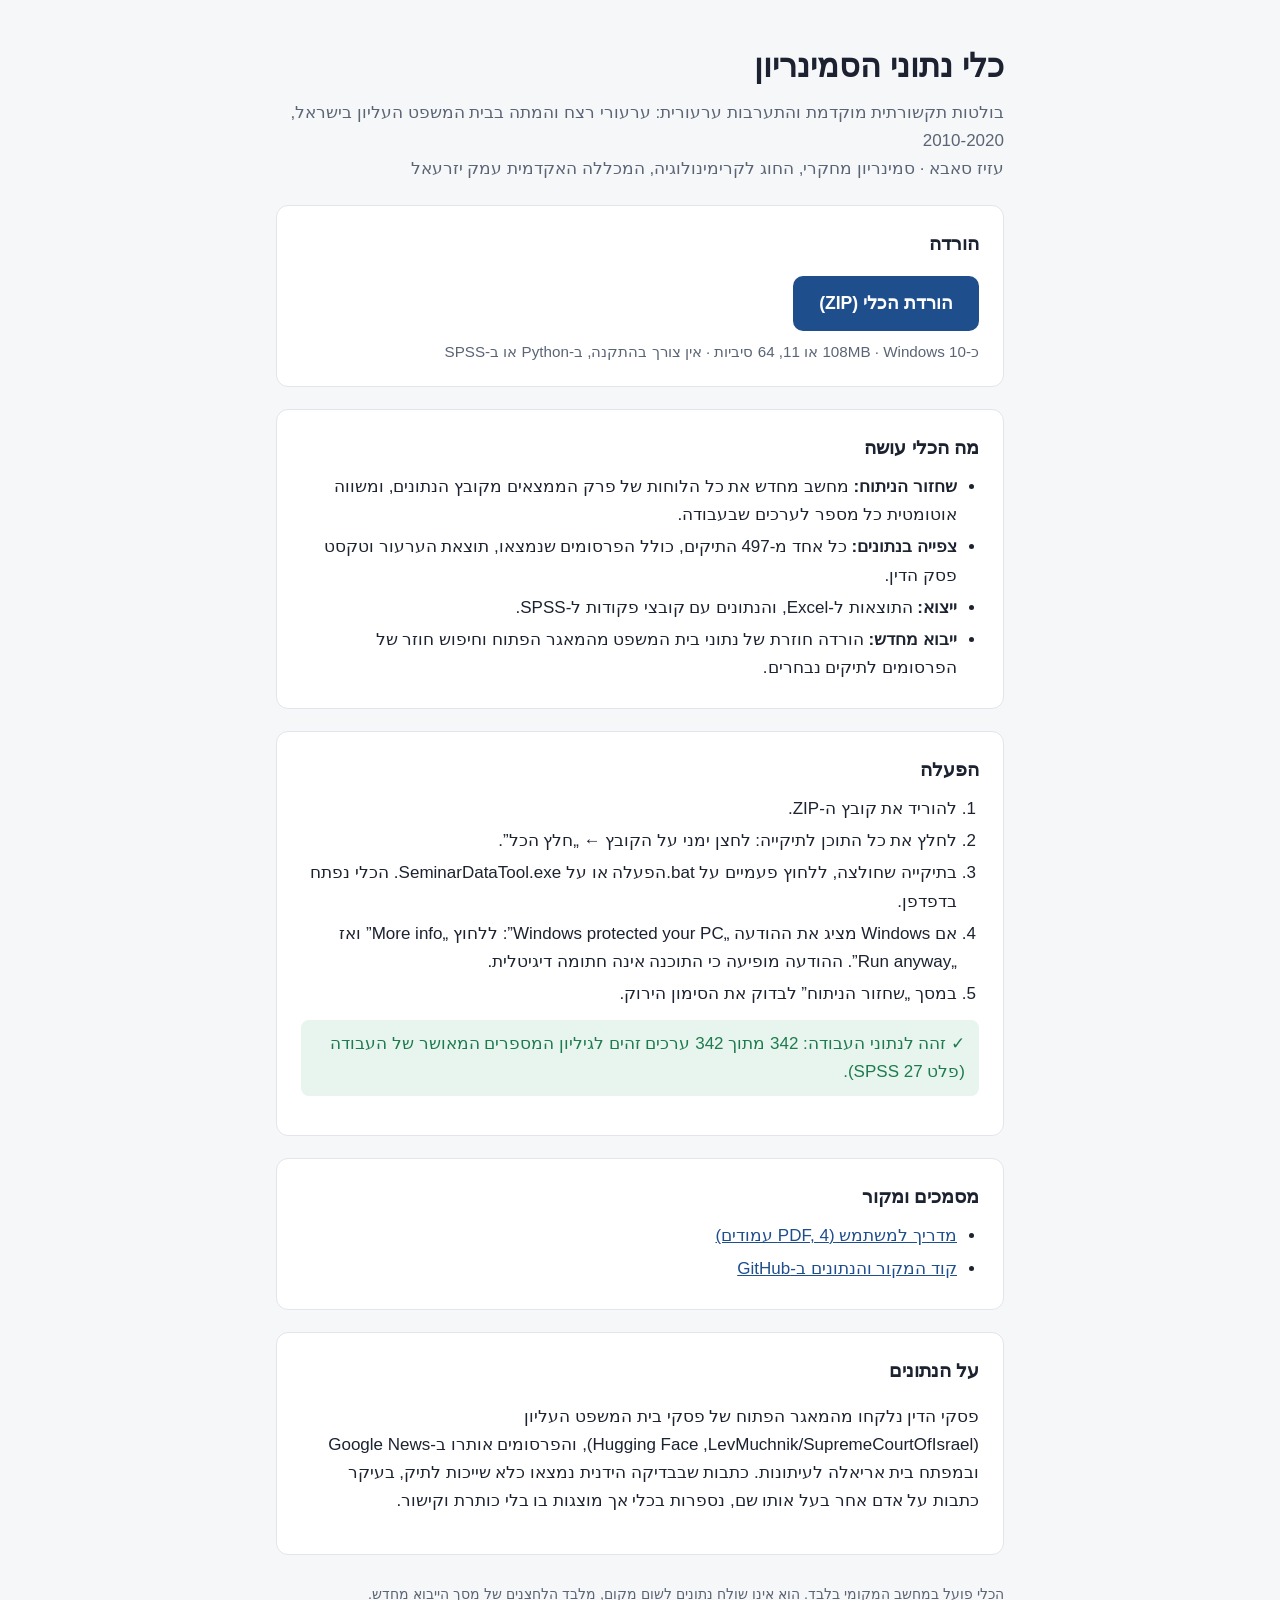
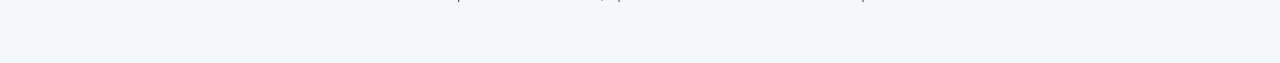
==== docs/index.html @ 556a0650 "Seminar data tool: source, data and download page Co-Authored-By: Claude Opus 5.5 <noreply@anthropic" ====
<!doctype html>
<html lang="he" dir="rtl">
<head>
<meta charset="utf-8">
<meta name="viewport" content="width=device-width, initial-scale=1">
<title>כלי נתוני הסמינריון</title>
<meta name="description" content="הורדת כלי התוכנה לשחזור הניתוח של הסמינריון: בולטות תקשורתית מוקדמת והתערבות ערעורית בערעורי רצח והמתה, 2010-2020.">
<style>
  :root {
    --bg: #f6f7f9; --surface: #ffffff; --ink: #1c2230; --muted: #5b6475; --line: #e2e5eb;
    --accent: #1f4e8c; --accent-ink: #ffffff; --ok: #1e7a4f; --ok-bg: #e8f5ee;
  }
  @media (prefers-color-scheme: dark) {
    :root {
      --bg: #11151c; --surface: #1a202b; --ink: #e8ebf1; --muted: #a3acbd; --line: #2c3444;
      --accent: #6ea2e8; --accent-ink: #0d1420; --ok: #7fd3a8; --ok-bg: #173226;
    }
  }
  * { box-sizing: border-box; }
  body {
    margin: 0; background: var(--bg); color: var(--ink);
    font-family: "Segoe UI", Arial, "Noto Sans Hebrew", sans-serif; font-size: 17px; line-height: 1.65;
  }
  main { max-width: 760px; margin: 0 auto; padding: 40px 16px 56px; }
  header h1 { font-size: 2rem; margin: 0 0 6px; }
  header p { margin: 0; color: var(--muted); }
  .card {
    background: var(--surface); border: 1px solid var(--line); border-radius: 12px;
    padding: 22px 24px; margin-top: 22px;
  }
  h2 { font-size: 1.2rem; margin: 0 0 10px; }
  .download {
    display: inline-block; background: var(--accent); color: var(--accent-ink); text-decoration: none;
    font-weight: 600; font-size: 1.1rem; padding: 13px 26px; border-radius: 10px; margin: 6px 0 8px;
  }
  .download:hover, .download:focus-visible { filter: brightness(1.08); }
  .meta { color: var(--muted); font-size: 0.95rem; margin: 0; }
  ol, ul { margin: 0; padding-inline-start: 22px; }
  li { margin: 4px 0; }
  .ok { background: var(--ok-bg); color: var(--ok); border-radius: 8px; padding: 10px 14px; margin-top: 12px; }
  a { color: var(--accent); }
  code, .ltr { direction: ltr; unicode-bidi: isolate; }
  footer { color: var(--muted); font-size: 0.9rem; margin-top: 28px; }
</style>
</head>
<body>
<main>
  <header>
    <h1>כלי נתוני הסמינריון</h1>
    <p>בולטות תקשורתית מוקדמת והתערבות ערעורית: ערעורי רצח והמתה בבית המשפט העליון בישראל, 2010-2020</p>
    <p>עזיז סאבא · סמינריון מחקרי, החוג לקרימינולוגיה, המכללה האקדמית עמק יזרעאל</p>
  </header>

  <section class="card">
    <h2>הורדה</h2>
    <a class="download" href="https://github.com/sabaaziz991-hash/seminar-data-tool/releases/latest/download/SeminarDataTool.zip">הורדת הכלי (ZIP)</a>
    <p class="meta">כ-108MB · Windows 10 או 11, ‏64 סיביות · אין צורך בהתקנה, ב-Python או ב-SPSS</p>
  </section>

  <section class="card">
    <h2>מה הכלי עושה</h2>
    <ul>
      <li><strong>שחזור הניתוח:</strong> מחשב מחדש את כל הלוחות של פרק הממצאים מקובץ הנתונים, ומשווה אוטומטית כל מספר לערכים שבעבודה.</li>
      <li><strong>צפייה בנתונים:</strong> כל אחד מ-497 התיקים, כולל הפרסומים שנמצאו, תוצאת הערעור וטקסט פסק הדין.</li>
      <li><strong>ייצוא:</strong> התוצאות ל-Excel, והנתונים עם קובצי פקודות ל-SPSS.</li>
      <li><strong>ייבוא מחדש:</strong> הורדה חוזרת של נתוני בית המשפט מהמאגר הפתוח וחיפוש חוזר של הפרסומים לתיקים נבחרים.</li>
    </ul>
  </section>

  <section class="card">
    <h2>הפעלה</h2>
    <ol>
      <li>להוריד את קובץ ה-ZIP.</li>
      <li>לחלץ את כל התוכן לתיקייה: לחצן ימני על הקובץ ← „חלץ הכל”.</li>
      <li>בתיקייה שחולצה, ללחוץ פעמיים על <span class="ltr">הפעלה.bat</span> או על <span class="ltr">SeminarDataTool.exe</span>. הכלי נפתח בדפדפן.</li>
      <li>אם Windows מציג את ההודעה „Windows protected your PC”: ללחוץ „More info” ואז „Run anyway”. ההודעה מופיעה כי התוכנה אינה חתומה דיגיטלית.</li>
      <li>במסך „שחזור הניתוח” לבדוק את הסימון הירוק.</li>
    </ol>
    <p class="ok">✓ זהה לנתוני העבודה: 342 מתוך 342 ערכים זהים לגיליון המספרים המאושר של העבודה (פלט SPSS 27).</p>
  </section>

  <section class="card">
    <h2>מסמכים ומקור</h2>
    <ul>
      <li><a href="user-guide.pdf">מדריך למשתמש (PDF, 4 עמודים)</a></li>
      <li><a href="https://github.com/sabaaziz991-hash/seminar-data-tool">קוד המקור והנתונים ב-GitHub</a></li>
    </ul>
  </section>

  <section class="card">
    <h2>על הנתונים</h2>
    <p>
      פסקי הדין נלקחו מהמאגר הפתוח של פסקי בית המשפט העליון
      (<span class="ltr">LevMuchnik/SupremeCourtOfIsrael</span>, Hugging Face), והפרסומים אותרו ב-Google News ובמפתח בית אריאלה לעיתונות.
      כתבות שבבדיקה הידנית נמצאו כלא שייכות לתיק, בעיקר כתבות על אדם אחר בעל אותו שם, נספרות בכלי אך מוצגות בו בלי כותרת וקישור.
    </p>
  </section>

  <footer>הכלי פועל במחשב המקומי בלבד. הוא אינו שולח נתונים לשום מקום, מלבד הלחצנים של מסך הייבוא מחדש.</footer>
</main>
</body>
</html>
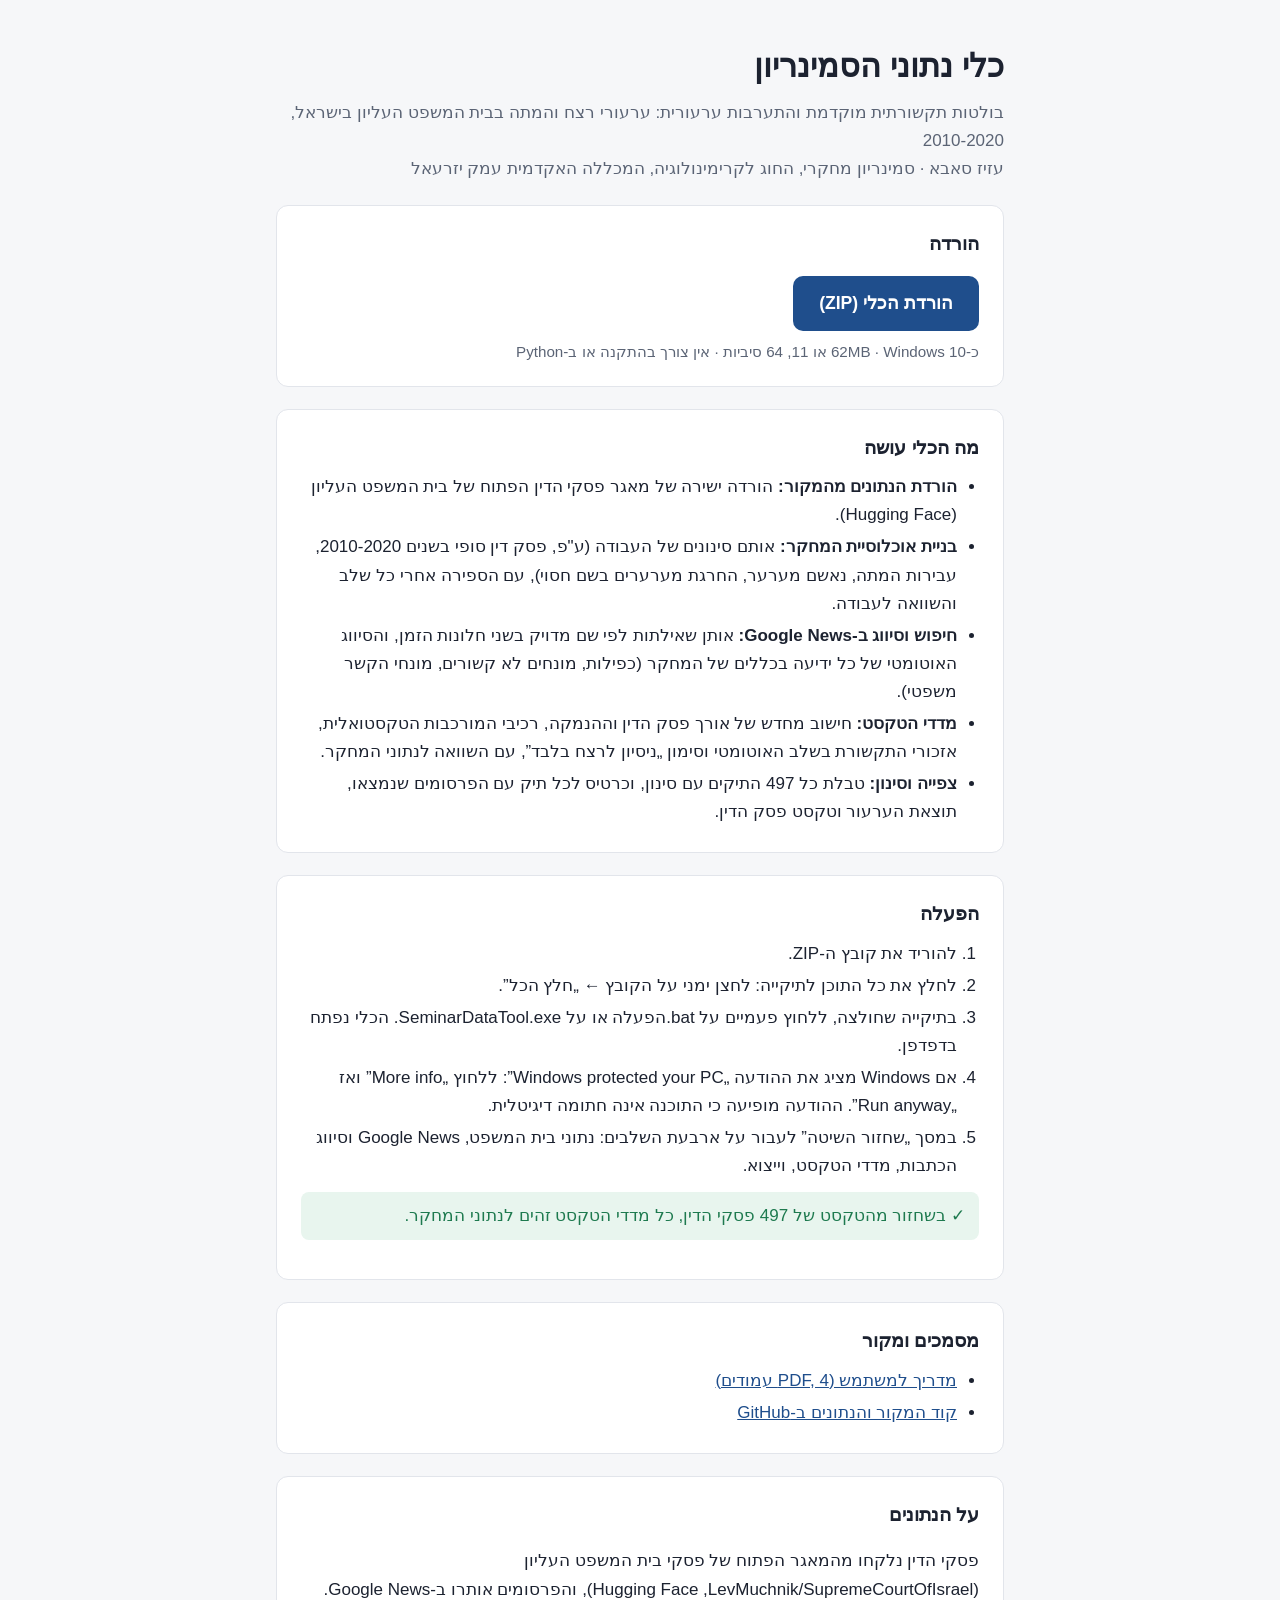
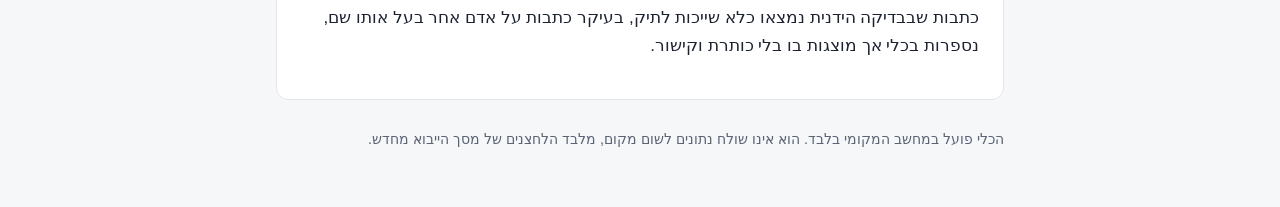
==== commit c8b632c2: "Version 2: replicate the data-collection method only Remove the statistical screens (analysis replic" ====
--- a/docs/index.html
+++ b/docs/index.html
@@ -4,7 +4,7 @@
 <meta charset="utf-8">
 <meta name="viewport" content="width=device-width, initial-scale=1">
 <title>כלי נתוני הסמינריון</title>
-<meta name="description" content="הורדת כלי התוכנה לשחזור הניתוח של הסמינריון: בולטות תקשורתית מוקדמת והתערבות ערעורית בערעורי רצח והמתה, 2010-2020.">
+<meta name="description" content="הורדת כלי התוכנה לשחזור שיטת איסוף הנתונים של הסמינריון: בולטות תקשורתית מוקדמת והתערבות ערעורית בערעורי רצח והמתה, 2010-2020.">
 <style>
   :root {
     --bg: #f6f7f9; --surface: #ffffff; --ink: #1c2230; --muted: #5b6475; --line: #e2e5eb;
@@ -53,17 +53,18 @@
 
   <section class="card">
     <h2>הורדה</h2>
-    <a class="download" href="https://github.com/sabaaziz991-hash/seminar-data-tool/releases/latest/download/SeminarDataTool.zip">הורדת הכלי (ZIP)</a>
-    <p class="meta">כ-108MB · Windows 10 או 11, ‏64 סיביות · אין צורך בהתקנה, ב-Python או ב-SPSS</p>
+    <a class="download" href="SeminarDataTool.zip">הורדת הכלי (ZIP)</a>
+    <p class="meta">כ-62MB · Windows 10 או 11, ‏64 סיביות · אין צורך בהתקנה או ב-Python</p>
   </section>
 
   <section class="card">
     <h2>מה הכלי עושה</h2>
     <ul>
-      <li><strong>שחזור הניתוח:</strong> מחשב מחדש את כל הלוחות של פרק הממצאים מקובץ הנתונים, ומשווה אוטומטית כל מספר לערכים שבעבודה.</li>
-      <li><strong>צפייה בנתונים:</strong> כל אחד מ-497 התיקים, כולל הפרסומים שנמצאו, תוצאת הערעור וטקסט פסק הדין.</li>
-      <li><strong>ייצוא:</strong> התוצאות ל-Excel, והנתונים עם קובצי פקודות ל-SPSS.</li>
-      <li><strong>ייבוא מחדש:</strong> הורדה חוזרת של נתוני בית המשפט מהמאגר הפתוח וחיפוש חוזר של הפרסומים לתיקים נבחרים.</li>
+      <li><strong>הורדת הנתונים מהמקור:</strong> הורדה ישירה של מאגר פסקי הדין הפתוח של בית המשפט העליון (Hugging Face).</li>
+      <li><strong>בניית אוכלוסיית המחקר:</strong> אותם סינונים של העבודה (ע"פ, פסק דין סופי בשנים 2010-2020, עבירות המתה, נאשם מערער, החרגת מערערים בשם חסוי), עם הספירה אחרי כל שלב והשוואה לעבודה.</li>
+      <li><strong>חיפוש וסיווג ב-Google News:</strong> אותן שאילתות לפי שם מדויק בשני חלונות הזמן, והסיווג האוטומטי של כל ידיעה בכללים של המחקר (כפילות, מונחים לא קשורים, מונחי הקשר משפטי).</li>
+      <li><strong>מדדי הטקסט:</strong> חישוב מחדש של אורך פסק הדין וההנמקה, רכיבי המורכבות הטקסטואלית, אזכורי התקשורת בשלב האוטומטי וסימון „ניסיון לרצח בלבד”, עם השוואה לנתוני המחקר.</li>
+      <li><strong>צפייה וסינון:</strong> טבלת כל 497 התיקים עם סינון, וכרטיס לכל תיק עם הפרסומים שנמצאו, תוצאת הערעור וטקסט פסק הדין.</li>
     </ul>
   </section>
 
@@ -74,9 +75,9 @@
       <li>לחלץ את כל התוכן לתיקייה: לחצן ימני על הקובץ ← „חלץ הכל”.</li>
       <li>בתיקייה שחולצה, ללחוץ פעמיים על <span class="ltr">הפעלה.bat</span> או על <span class="ltr">SeminarDataTool.exe</span>. הכלי נפתח בדפדפן.</li>
       <li>אם Windows מציג את ההודעה „Windows protected your PC”: ללחוץ „More info” ואז „Run anyway”. ההודעה מופיעה כי התוכנה אינה חתומה דיגיטלית.</li>
-      <li>במסך „שחזור הניתוח” לבדוק את הסימון הירוק.</li>
+      <li>במסך „שחזור השיטה” לעבור על ארבעת השלבים: נתוני בית המשפט, Google News וסיווג הכתבות, מדדי הטקסט, וייצוא.</li>
     </ol>
-    <p class="ok">✓ זהה לנתוני העבודה: 342 מתוך 342 ערכים זהים לגיליון המספרים המאושר של העבודה (פלט SPSS 27).</p>
+    <p class="ok">✓ בשחזור מהטקסט של 497 פסקי הדין, כל מדדי הטקסט זהים לנתוני המחקר.</p>
   </section>
 
   <section class="card">
@@ -91,7 +92,7 @@
     <h2>על הנתונים</h2>
     <p>
       פסקי הדין נלקחו מהמאגר הפתוח של פסקי בית המשפט העליון
-      (<span class="ltr">LevMuchnik/SupremeCourtOfIsrael</span>, Hugging Face), והפרסומים אותרו ב-Google News ובמפתח בית אריאלה לעיתונות.
+      (<span class="ltr">LevMuchnik/SupremeCourtOfIsrael</span>, Hugging Face), והפרסומים אותרו ב-Google News.
       כתבות שבבדיקה הידנית נמצאו כלא שייכות לתיק, בעיקר כתבות על אדם אחר בעל אותו שם, נספרות בכלי אך מוצגות בו בלי כותרת וקישור.
     </p>
   </section>
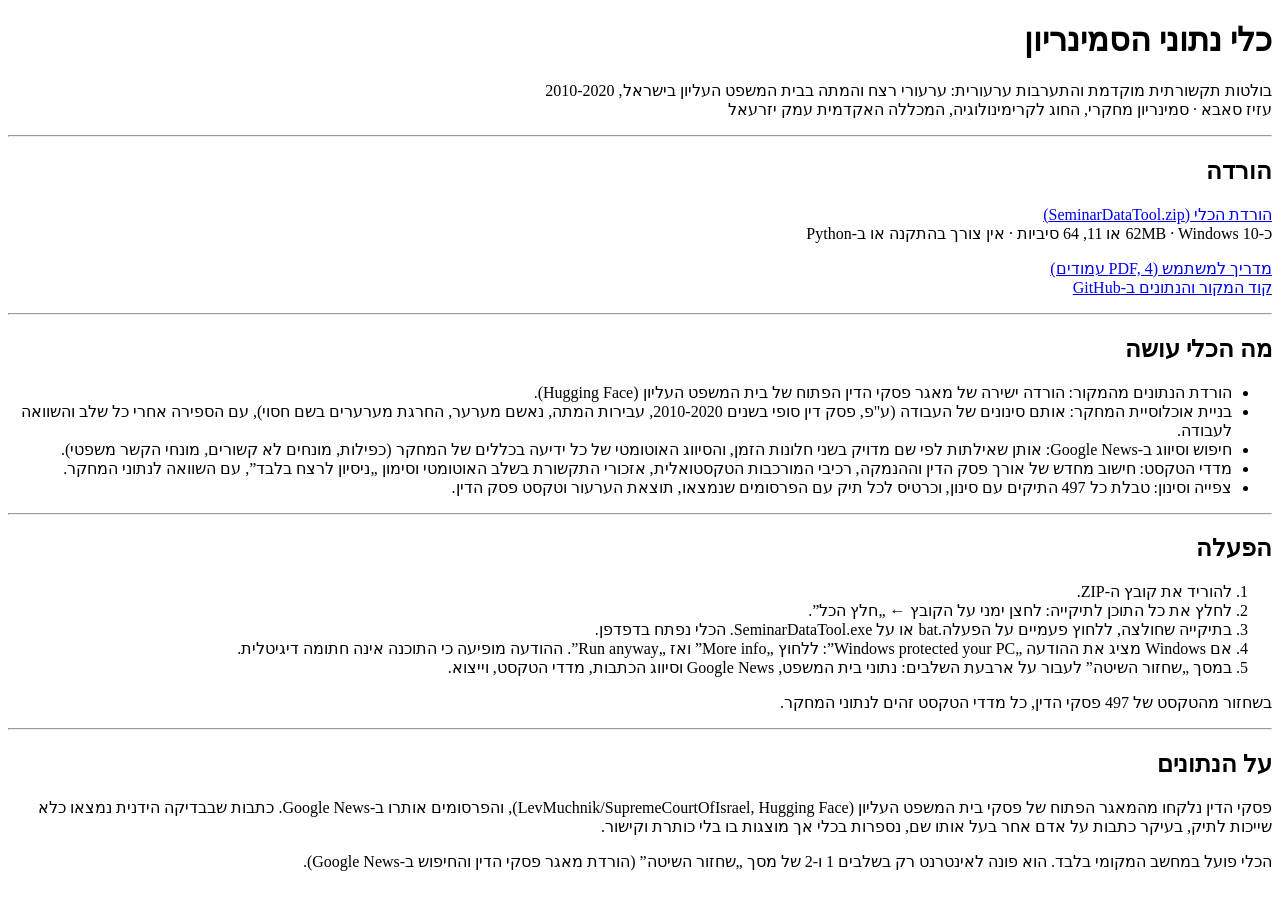
==== commit f5229972: "Download page: plain text and links only Co-Authored-By: Claude Opus 5.5 <noreply@anthropic.com>" ====
--- a/docs/index.html
+++ b/docs/index.html
@@ -4,100 +4,58 @@
 <meta charset="utf-8">
 <meta name="viewport" content="width=device-width, initial-scale=1">
 <title>כלי נתוני הסמינריון</title>
-<meta name="description" content="הורדת כלי התוכנה לשחזור שיטת איסוף הנתונים של הסמינריון: בולטות תקשורתית מוקדמת והתערבות ערעורית בערעורי רצח והמתה, 2010-2020.">
-<style>
-  :root {
-    --bg: #f6f7f9; --surface: #ffffff; --ink: #1c2230; --muted: #5b6475; --line: #e2e5eb;
-    --accent: #1f4e8c; --accent-ink: #ffffff; --ok: #1e7a4f; --ok-bg: #e8f5ee;
-  }
-  @media (prefers-color-scheme: dark) {
-    :root {
-      --bg: #11151c; --surface: #1a202b; --ink: #e8ebf1; --muted: #a3acbd; --line: #2c3444;
-      --accent: #6ea2e8; --accent-ink: #0d1420; --ok: #7fd3a8; --ok-bg: #173226;
-    }
-  }
-  * { box-sizing: border-box; }
-  body {
-    margin: 0; background: var(--bg); color: var(--ink);
-    font-family: "Segoe UI", Arial, "Noto Sans Hebrew", sans-serif; font-size: 17px; line-height: 1.65;
-  }
-  main { max-width: 760px; margin: 0 auto; padding: 40px 16px 56px; }
-  header h1 { font-size: 2rem; margin: 0 0 6px; }
-  header p { margin: 0; color: var(--muted); }
-  .card {
-    background: var(--surface); border: 1px solid var(--line); border-radius: 12px;
-    padding: 22px 24px; margin-top: 22px;
-  }
-  h2 { font-size: 1.2rem; margin: 0 0 10px; }
-  .download {
-    display: inline-block; background: var(--accent); color: var(--accent-ink); text-decoration: none;
-    font-weight: 600; font-size: 1.1rem; padding: 13px 26px; border-radius: 10px; margin: 6px 0 8px;
-  }
-  .download:hover, .download:focus-visible { filter: brightness(1.08); }
-  .meta { color: var(--muted); font-size: 0.95rem; margin: 0; }
-  ol, ul { margin: 0; padding-inline-start: 22px; }
-  li { margin: 4px 0; }
-  .ok { background: var(--ok-bg); color: var(--ok); border-radius: 8px; padding: 10px 14px; margin-top: 12px; }
-  a { color: var(--accent); }
-  code, .ltr { direction: ltr; unicode-bidi: isolate; }
-  footer { color: var(--muted); font-size: 0.9rem; margin-top: 28px; }
-</style>
 </head>
 <body>
-<main>
-  <header>
-    <h1>כלי נתוני הסמינריון</h1>
-    <p>בולטות תקשורתית מוקדמת והתערבות ערעורית: ערעורי רצח והמתה בבית המשפט העליון בישראל, 2010-2020</p>
-    <p>עזיז סאבא · סמינריון מחקרי, החוג לקרימינולוגיה, המכללה האקדמית עמק יזרעאל</p>
-  </header>
 
-  <section class="card">
-    <h2>הורדה</h2>
-    <a class="download" href="SeminarDataTool.zip">הורדת הכלי (ZIP)</a>
-    <p class="meta">כ-62MB · Windows 10 או 11, ‏64 סיביות · אין צורך בהתקנה או ב-Python</p>
-  </section>
+<h1>כלי נתוני הסמינריון</h1>
 
-  <section class="card">
-    <h2>מה הכלי עושה</h2>
-    <ul>
-      <li><strong>הורדת הנתונים מהמקור:</strong> הורדה ישירה של מאגר פסקי הדין הפתוח של בית המשפט העליון (Hugging Face).</li>
-      <li><strong>בניית אוכלוסיית המחקר:</strong> אותם סינונים של העבודה (ע"פ, פסק דין סופי בשנים 2010-2020, עבירות המתה, נאשם מערער, החרגת מערערים בשם חסוי), עם הספירה אחרי כל שלב והשוואה לעבודה.</li>
-      <li><strong>חיפוש וסיווג ב-Google News:</strong> אותן שאילתות לפי שם מדויק בשני חלונות הזמן, והסיווג האוטומטי של כל ידיעה בכללים של המחקר (כפילות, מונחים לא קשורים, מונחי הקשר משפטי).</li>
-      <li><strong>מדדי הטקסט:</strong> חישוב מחדש של אורך פסק הדין וההנמקה, רכיבי המורכבות הטקסטואלית, אזכורי התקשורת בשלב האוטומטי וסימון „ניסיון לרצח בלבד”, עם השוואה לנתוני המחקר.</li>
-      <li><strong>צפייה וסינון:</strong> טבלת כל 497 התיקים עם סינון, וכרטיס לכל תיק עם הפרסומים שנמצאו, תוצאת הערעור וטקסט פסק הדין.</li>
-    </ul>
-  </section>
+<p>בולטות תקשורתית מוקדמת והתערבות ערעורית: ערעורי רצח והמתה בבית המשפט העליון בישראל, 2010-2020<br>
+עזיז סאבא · סמינריון מחקרי, החוג לקרימינולוגיה, המכללה האקדמית עמק יזרעאל</p>
 
-  <section class="card">
-    <h2>הפעלה</h2>
-    <ol>
-      <li>להוריד את קובץ ה-ZIP.</li>
-      <li>לחלץ את כל התוכן לתיקייה: לחצן ימני על הקובץ ← „חלץ הכל”.</li>
-      <li>בתיקייה שחולצה, ללחוץ פעמיים על <span class="ltr">הפעלה.bat</span> או על <span class="ltr">SeminarDataTool.exe</span>. הכלי נפתח בדפדפן.</li>
-      <li>אם Windows מציג את ההודעה „Windows protected your PC”: ללחוץ „More info” ואז „Run anyway”. ההודעה מופיעה כי התוכנה אינה חתומה דיגיטלית.</li>
-      <li>במסך „שחזור השיטה” לעבור על ארבעת השלבים: נתוני בית המשפט, Google News וסיווג הכתבות, מדדי הטקסט, וייצוא.</li>
-    </ol>
-    <p class="ok">✓ בשחזור מהטקסט של 497 פסקי הדין, כל מדדי הטקסט זהים לנתוני המחקר.</p>
-  </section>
+<hr>
 
-  <section class="card">
-    <h2>מסמכים ומקור</h2>
-    <ul>
-      <li><a href="user-guide.pdf">מדריך למשתמש (PDF, 4 עמודים)</a></li>
-      <li><a href="https://github.com/sabaaziz991-hash/seminar-data-tool">קוד המקור והנתונים ב-GitHub</a></li>
-    </ul>
-  </section>
+<h2>הורדה</h2>
 
-  <section class="card">
-    <h2>על הנתונים</h2>
-    <p>
-      פסקי הדין נלקחו מהמאגר הפתוח של פסקי בית המשפט העליון
-      (<span class="ltr">LevMuchnik/SupremeCourtOfIsrael</span>, Hugging Face), והפרסומים אותרו ב-Google News.
-      כתבות שבבדיקה הידנית נמצאו כלא שייכות לתיק, בעיקר כתבות על אדם אחר בעל אותו שם, נספרות בכלי אך מוצגות בו בלי כותרת וקישור.
-    </p>
-  </section>
+<p><a href="SeminarDataTool.zip">הורדת הכלי (SeminarDataTool.zip)</a><br>
+כ-62MB · Windows 10 או 11, ‏64 סיביות · אין צורך בהתקנה או ב-Python</p>
 
-  <footer>הכלי פועל במחשב המקומי בלבד. הוא אינו שולח נתונים לשום מקום, מלבד הלחצנים של מסך הייבוא מחדש.</footer>
-</main>
+<p><a href="user-guide.pdf">מדריך למשתמש (PDF, 4 עמודים)</a><br>
+<a href="https://github.com/sabaaziz991-hash/seminar-data-tool">קוד המקור והנתונים ב-GitHub</a></p>
+
+<hr>
+
+<h2>מה הכלי עושה</h2>
+
+<ul>
+<li>הורדת הנתונים מהמקור: הורדה ישירה של מאגר פסקי הדין הפתוח של בית המשפט העליון (Hugging Face).</li>
+<li>בניית אוכלוסיית המחקר: אותם סינונים של העבודה (ע"פ, פסק דין סופי בשנים 2010-2020, עבירות המתה, נאשם מערער, החרגת מערערים בשם חסוי), עם הספירה אחרי כל שלב והשוואה לעבודה.</li>
+<li>חיפוש וסיווג ב-Google News: אותן שאילתות לפי שם מדויק בשני חלונות הזמן, והסיווג האוטומטי של כל ידיעה בכללים של המחקר (כפילות, מונחים לא קשורים, מונחי הקשר משפטי).</li>
+<li>מדדי הטקסט: חישוב מחדש של אורך פסק הדין וההנמקה, רכיבי המורכבות הטקסטואלית, אזכורי התקשורת בשלב האוטומטי וסימון „ניסיון לרצח בלבד”, עם השוואה לנתוני המחקר.</li>
+<li>צפייה וסינון: טבלת כל 497 התיקים עם סינון, וכרטיס לכל תיק עם הפרסומים שנמצאו, תוצאת הערעור וטקסט פסק הדין.</li>
+</ul>
+
+<hr>
+
+<h2>הפעלה</h2>
+
+<ol>
+<li>להוריד את קובץ ה-ZIP.</li>
+<li>לחלץ את כל התוכן לתיקייה: לחצן ימני על הקובץ ← „חלץ הכל”.</li>
+<li>בתיקייה שחולצה, ללחוץ פעמיים על הפעלה.bat או על SeminarDataTool.exe. הכלי נפתח בדפדפן.</li>
+<li>אם Windows מציג את ההודעה „Windows protected your PC”: ללחוץ „More info” ואז „Run anyway”. ההודעה מופיעה כי התוכנה אינה חתומה דיגיטלית.</li>
+<li>במסך „שחזור השיטה” לעבור על ארבעת השלבים: נתוני בית המשפט, Google News וסיווג הכתבות, מדדי הטקסט, וייצוא.</li>
+</ol>
+
+<p>בשחזור מהטקסט של 497 פסקי הדין, כל מדדי הטקסט זהים לנתוני המחקר.</p>
+
+<hr>
+
+<h2>על הנתונים</h2>
+
+<p>פסקי הדין נלקחו מהמאגר הפתוח של פסקי בית המשפט העליון (LevMuchnik/SupremeCourtOfIsrael, Hugging Face), והפרסומים אותרו ב-Google News.
+כתבות שבבדיקה הידנית נמצאו כלא שייכות לתיק, בעיקר כתבות על אדם אחר בעל אותו שם, נספרות בכלי אך מוצגות בו בלי כותרת וקישור.</p>
+
+<p>הכלי פועל במחשב המקומי בלבד. הוא פונה לאינטרנט רק בשלבים 1 ו-2 של מסך „שחזור השיטה” (הורדת מאגר פסקי הדין והחיפוש ב-Google News).</p>
+
 </body>
 </html>
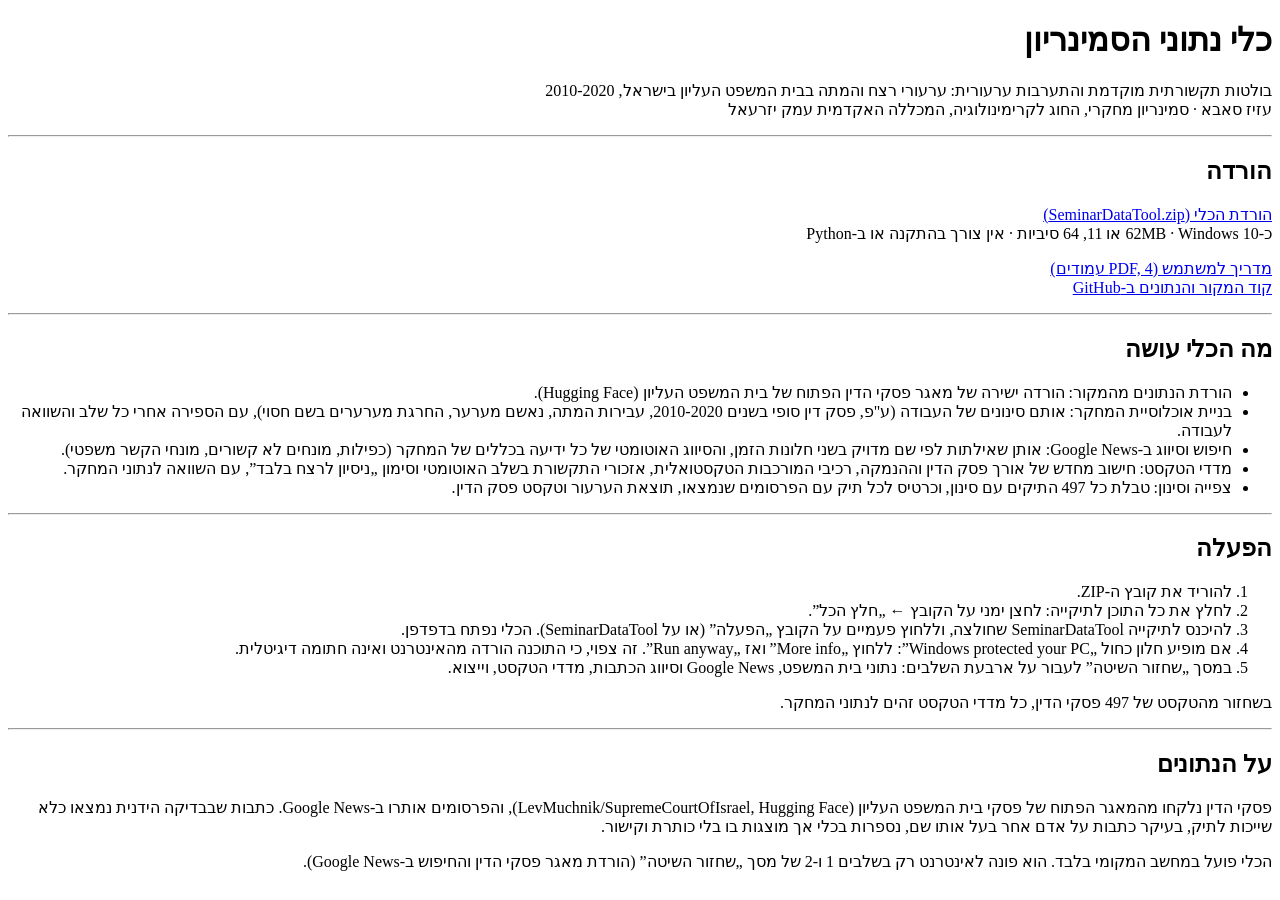
==== commit 0231c7c4: "Launch instructions: sub-folder step, file names as Windows shows them; guide aligned right Co-Autho" ====
--- a/docs/index.html
+++ b/docs/index.html
@@ -41,8 +41,8 @@
 <ol>
 <li>להוריד את קובץ ה-ZIP.</li>
 <li>לחלץ את כל התוכן לתיקייה: לחצן ימני על הקובץ ← „חלץ הכל”.</li>
-<li>בתיקייה שחולצה, ללחוץ פעמיים על הפעלה.bat או על SeminarDataTool.exe. הכלי נפתח בדפדפן.</li>
-<li>אם Windows מציג את ההודעה „Windows protected your PC”: ללחוץ „More info” ואז „Run anyway”. ההודעה מופיעה כי התוכנה אינה חתומה דיגיטלית.</li>
+<li>להיכנס לתיקייה SeminarDataTool שחולצה, וללחוץ פעמיים על הקובץ „הפעלה” (או על SeminarDataTool). הכלי נפתח בדפדפן.</li>
+<li>אם מופיע חלון כחול „Windows protected your PC”: ללחוץ „More info” ואז „Run anyway”. זה צפוי, כי התוכנה הורדה מהאינטרנט ואינה חתומה דיגיטלית.</li>
 <li>במסך „שחזור השיטה” לעבור על ארבעת השלבים: נתוני בית המשפט, Google News וסיווג הכתבות, מדדי הטקסט, וייצוא.</li>
 </ol>
 
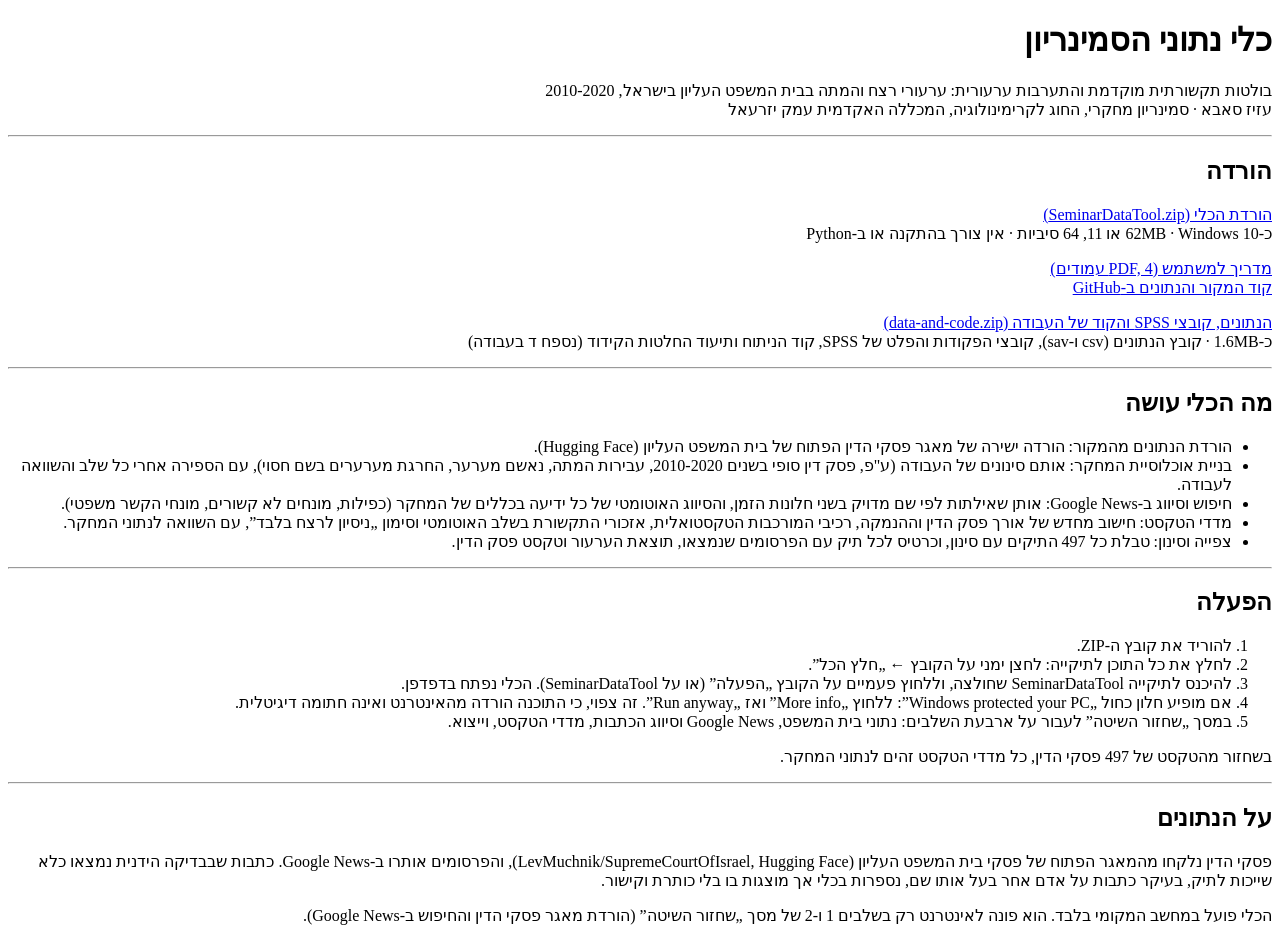
==== commit 5038c833: "Add the paper's data, SPSS files and code as a download The data-and-code package described in appen" ====
--- a/docs/index.html
+++ b/docs/index.html
@@ -21,6 +21,9 @@
 
 <p><a href="user-guide.pdf">מדריך למשתמש (PDF, 4 עמודים)</a><br>
 <a href="https://github.com/sabaaziz991-hash/seminar-data-tool">קוד המקור והנתונים ב-GitHub</a></p>
+
+<p><a href="data-and-code.zip">הנתונים, קובצי SPSS והקוד של העבודה (data-and-code.zip)</a><br>
+כ-1.6MB · קובץ הנתונים (csv ו-sav), קובצי הפקודות והפלט של SPSS, קוד הניתוח ותיעוד החלטות הקידוד (נספח ד בעבודה)</p>
 
 <hr>
 
